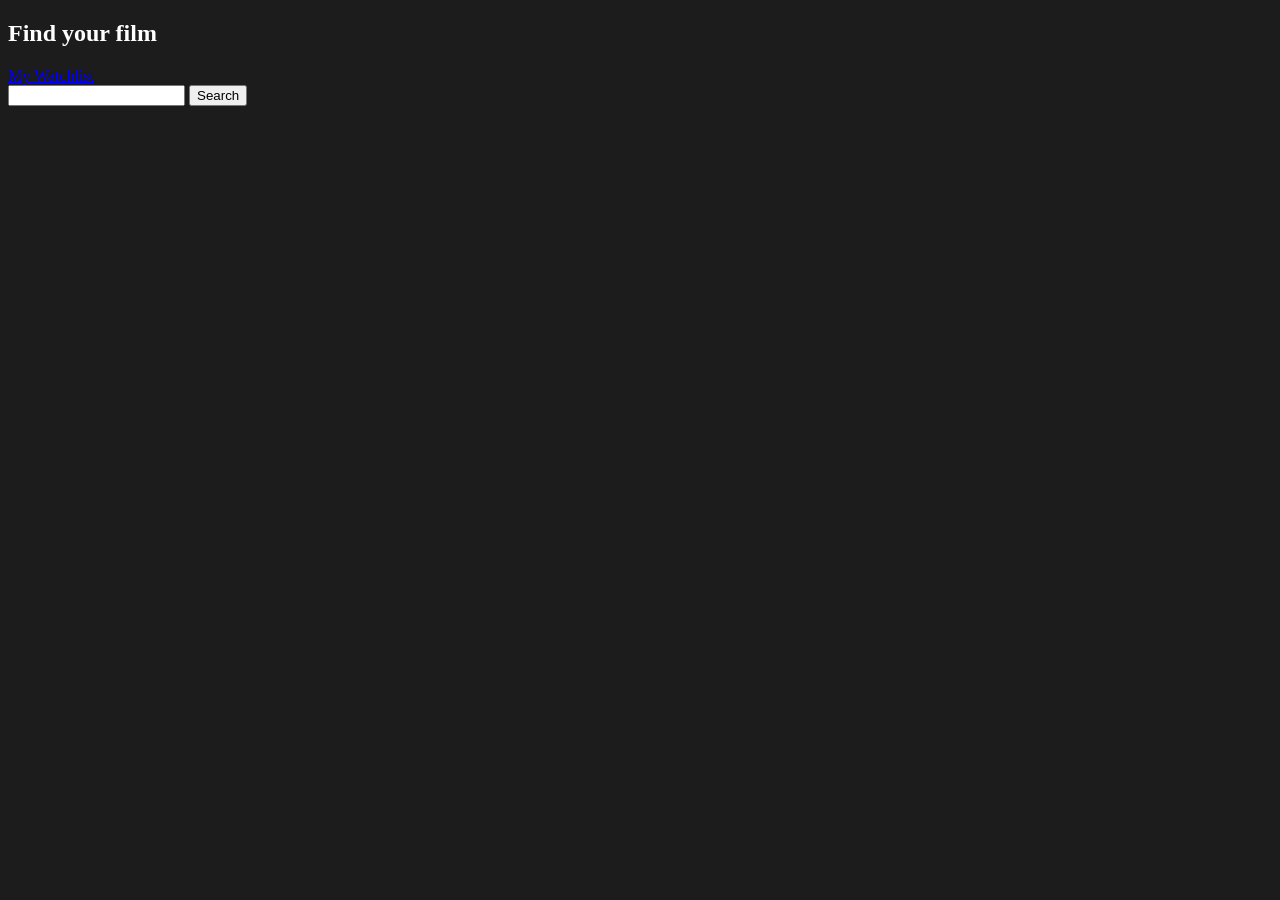
==== index.html @ c3db8877 "Initial commit" ====
<!doctype html>
<html lang="en">
  <head>
    <meta charset="UTF-8" />
    <meta name="viewport" content="width=device-width, initial-scale=1.0" />
    <title>WatchList Creator</title>

    <!-- MY CSS -->
    <link rel="stylesheet" href="style.css" />

    <script type="module" src="./script.js"></script>
  </head>
  <body>
    <header>
      <nav>
        <h1>Find your film</h1>
        <a href="#">My Watchlist</a>
      </nav>
      <section>
        <form>
          <input type="text" />
          <button>Search</button>
        </form>
      </section>
    </header>
    <main></main>
  </body>
</html>
---- style.css ----
body {
  background-color: #1c1c1c;
  color: #ffffff;
}
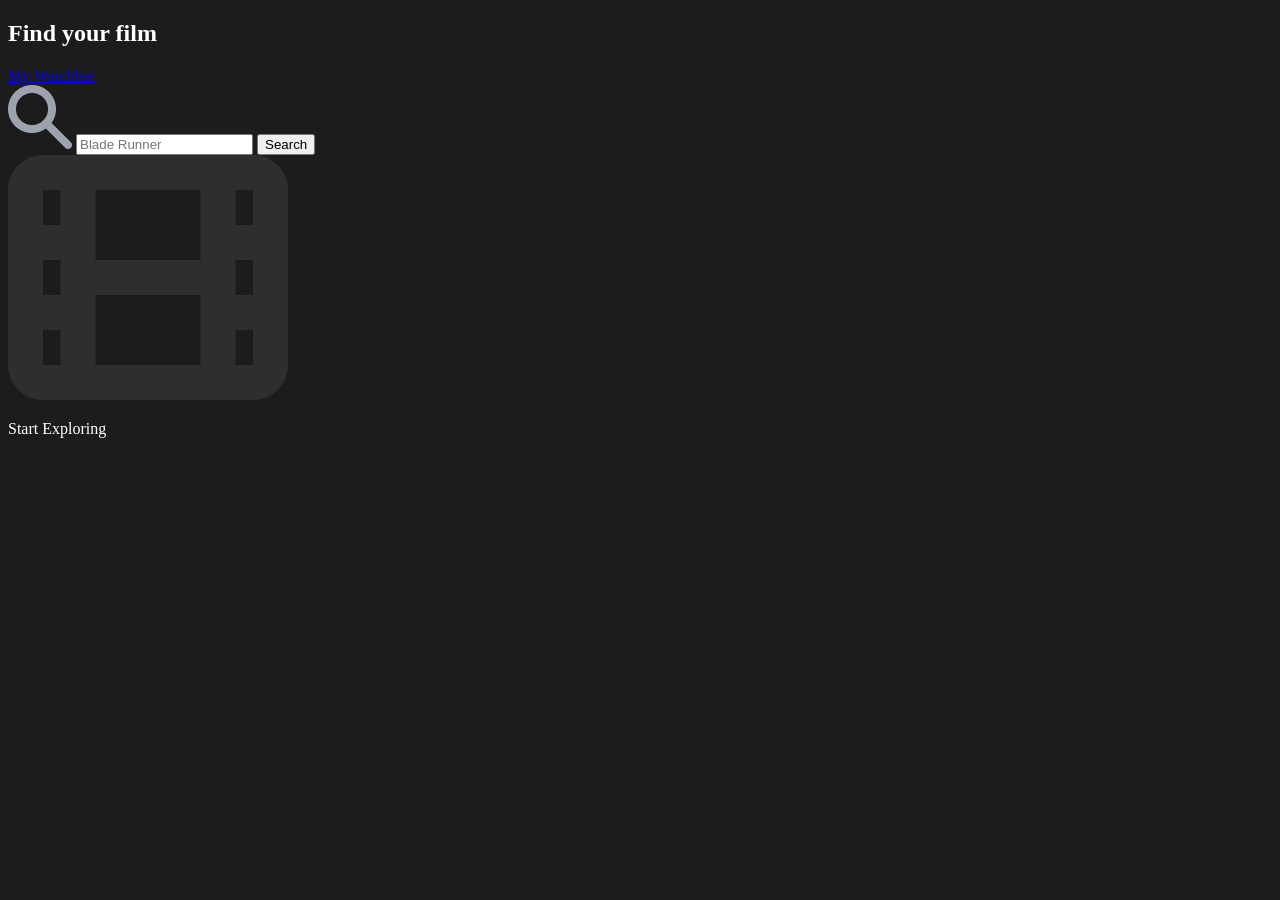
==== commit ca70b7ff: "Create html for initial state Create structure for search page." ====
--- a/index.html
+++ b/index.html
@@ -18,11 +18,17 @@
       </nav>
       <section>
         <form>
-          <input type="text" />
+          <img src="./assets/search-icon.png" alt="" />
+          <input type="text" placeholder="Blade Runner" />
           <button>Search</button>
         </form>
       </section>
     </header>
-    <main></main>
+    <main>
+      <div>
+        <img src="./assets/movie-icon.png" alt="" />
+        <p>Start Exploring</p>
+      </div>
+    </main>
   </body>
 </html>
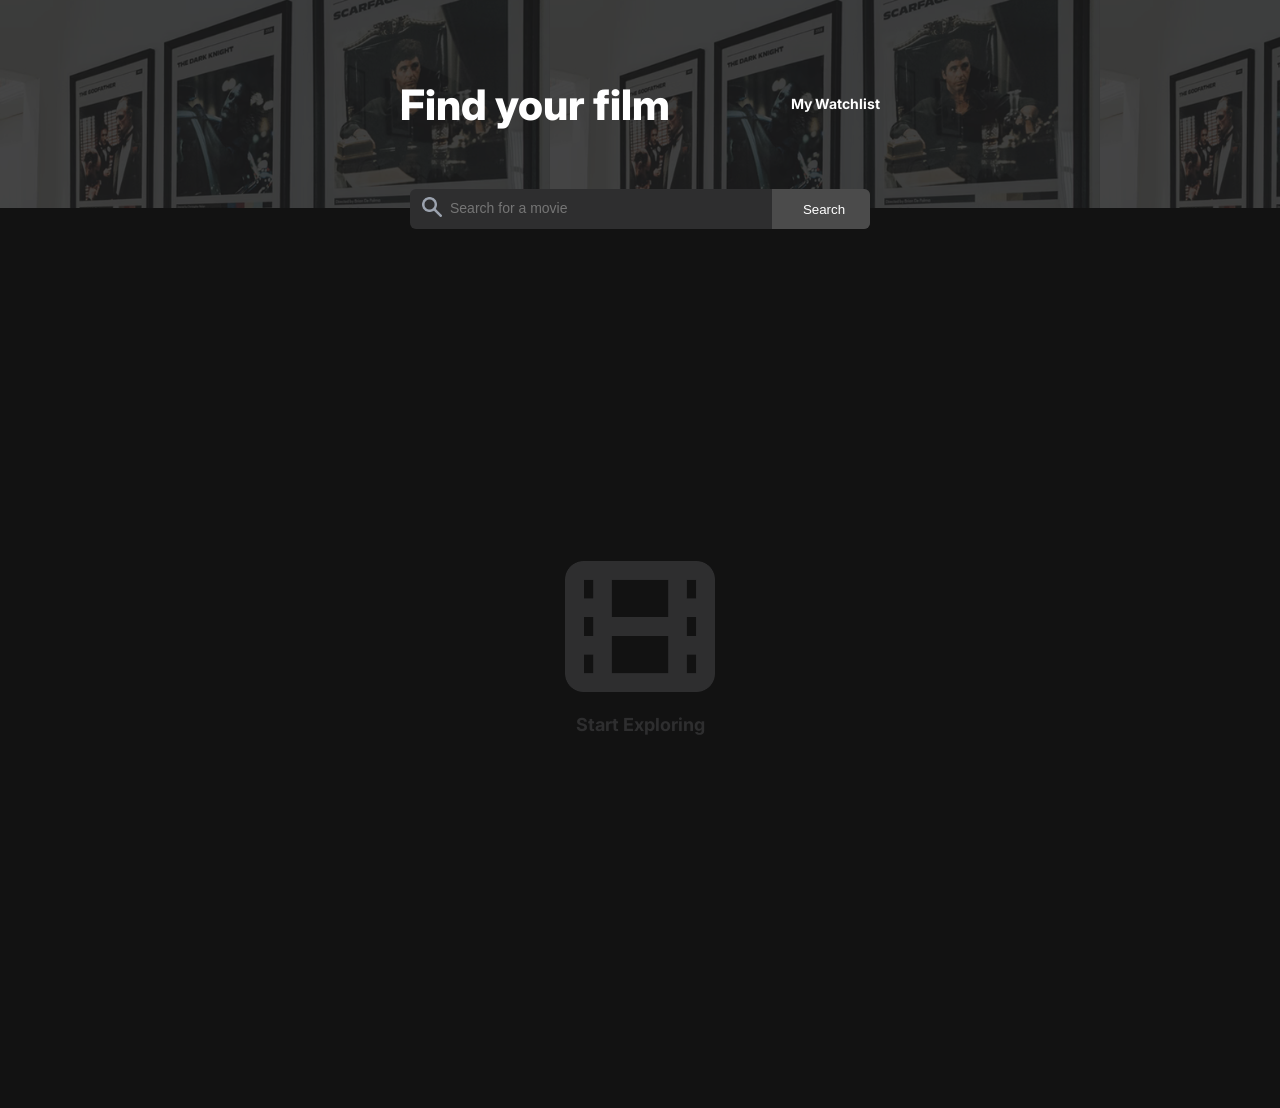
==== commit 679cab02: "Style the initial state of search page" ====
--- a/index.html
+++ b/index.html
@@ -5,30 +5,50 @@
     <meta name="viewport" content="width=device-width, initial-scale=1.0" />
     <title>WatchList Creator</title>
 
+    <!-- Goggle Fonts -->
+    <link rel="preconnect" href="https://fonts.googleapis.com" />
+    <link rel="preconnect" href="https://fonts.gstatic.com" crossorigin />
+    <link
+      href="https://fonts.googleapis.com/css2?family=Inter:ital,opsz,wght@0,14..32,100..900;1,14..32,100..900&display=swap"
+      rel="stylesheet"
+    />
+
     <!-- MY CSS -->
     <link rel="stylesheet" href="style.css" />
 
     <script type="module" src="./script.js"></script>
   </head>
   <body>
-    <header>
-      <nav>
-        <h1>Find your film</h1>
-        <a href="#">My Watchlist</a>
-      </nav>
-      <section>
+    <div class="container">
+      <header>
+        <nav>
+          <h1>Find your film</h1>
+          <a href="#">My Watchlist</a>
+        </nav>
+      </header>
+      <main>
+        <div class="decoration">
+          <img src="./assets/movie-icon.png" alt="" />
+          <p class="decoration-text">Start Exploring</p>
+        </div>
+      </main>
+      <section class="search-bar">
         <form>
-          <img src="./assets/search-icon.png" alt="" />
-          <input type="text" placeholder="Blade Runner" />
-          <button>Search</button>
+          <div class="movie-input">
+            <label for="movie-query"
+              ><img src="./assets/search-icon.png" alt="" />
+            </label>
+            <input
+              id="movie-query"
+              type="text"
+              placeholder="Search for a movie"
+              name="movieQuery"
+              class="search-input"
+            />
+          </div>
+          <button type="submit" class="search-btn">Search</button>
         </form>
       </section>
-    </header>
-    <main>
-      <div>
-        <img src="./assets/movie-icon.png" alt="" />
-        <p>Start Exploring</p>
-      </div>
-    </main>
+    </div>
   </body>
 </html>
--- a/style.css
+++ b/style.css
@@ -1,4 +1,146 @@
 body {
   background-color: #1c1c1c;
   color: #ffffff;
+  margin: 0;
+  font-family: "Inter", sans-serif;
+  text-align: center;
 }
+
+/* TYPOGRAPHY */
+
+h1 {
+  font-size: 2.625rem;
+  font-weight: 800;
+  line-height: 1.5;
+  margin: 0;
+}
+
+a {
+  color: #ffffff;
+  text-decoration: none;
+  font-weight: 700;
+  font-size: 0.875rem;
+  line-height: 1.43;
+}
+
+/* LAYOUT */
+
+.container {
+  height: 100vh;
+}
+
+header,
+main {
+  box-sizing: border-box;
+  /* max-width: 550px; */
+  width: 100%;
+  margin: 0 auto;
+  padding: 0 44px;
+}
+
+header {
+  height: 208px;
+  background: url("./assets/header-bg.png");
+  background-size: contain;
+  background-size: no-repeat;
+}
+
+nav {
+  display: flex;
+  align-items: center;
+  justify-content: space-between;
+  height: 100%;
+  max-width: 480px;
+  width: 100%;
+  margin: 0 auto;
+}
+
+main {
+  display: flex;
+  height: 100vh;
+  background-color: #121212;
+}
+
+.decoration {
+  margin: auto;
+}
+
+.search-bar {
+  box-sizing: border-box;
+  position: absolute;
+  top: 189px;
+  left: 0;
+  right: 0;
+  bottom: 0;
+  padding: 0 44px;
+}
+form {
+  display: flex;
+  justify-content: space-between;
+  align-items: center;
+  max-width: 460px;
+  height: 40px;
+  width: 100%;
+  background-color: #2e2e2f;
+  margin: auto;
+  border-radius: 6px;
+}
+
+.movie-input {
+  display: flex;
+  align-items: center;
+  gap: 8px;
+  margin-left: 12px;
+  width: 100%;
+}
+
+/* Decoration */
+.decoration > img {
+  max-width: 150px;
+  width: 100%;
+}
+
+.decoration-text {
+  font-size: 1.125rem;
+  font-weight: 700;
+  line-height: 1.25;
+  color: #2e2e2f;
+}
+
+/* Search Bar */
+
+.search-bar img {
+  width: 20px;
+}
+
+.search-input {
+  color: #a5a5a5;
+  background-color: #2e2e2f;
+  border: none;
+  padding: 9px 11px 9px 0;
+  max-width: 300px;
+  width: 100%;
+  font-size: 0.875rem;
+  font-weight: 500;
+  line-height: 1.25;
+}
+
+.search-btn {
+  height: 40px;
+  width: 120px;
+  color: white;
+  background-color: #4b4b4b;
+  border: none;
+  border-top-right-radius: 6px;
+  border-bottom-right-radius: 6px;
+  padding: 9px 11px 9px 17px;
+  margin: 0;
+}
+
+/* MEDIA QUERIES */
+
+@media (max-width: 480px) {
+  h1 {
+    font-size: 1.5rem;
+  }
+}
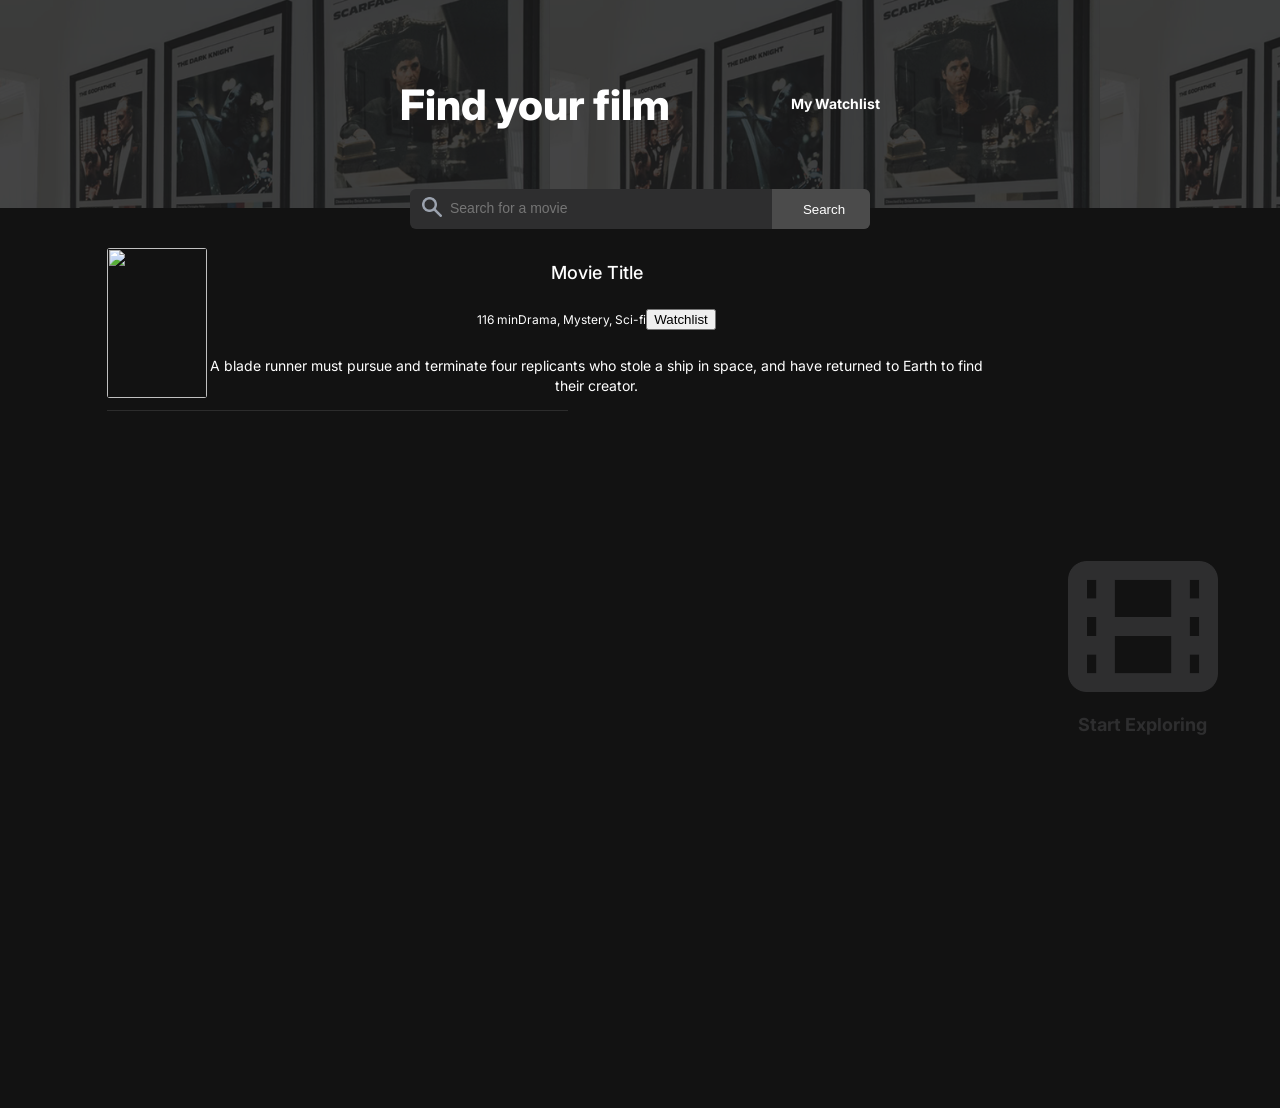
==== commit 7297b4df: "Get movieData from server and render it Fetch data from API using User query, then display all movie" ====
--- a/index.html
+++ b/index.html
@@ -27,13 +27,32 @@
         </nav>
       </header>
       <main>
-        <div class="decoration">
+        <section class="movies" id="articles">
+          <article class="movie">
+            <img src="" alt="" class="poster-movie" />
+            <div class="movie-content">
+              <h2 class="title-movie">Movie Title</h2>
+              <div class="info-movie">
+                <p class="runtime">116 min</p>
+                <p class="genre">Drama, Mystery, Sci-fi</p>
+                <button id="add-watchlist-btn">Watchlist</button>
+              </div>
+              <p class="plot-movie">
+                A blade runner must pursue and terminate four replicants who
+                stole a ship in space, and have returned to Earth to find their
+                creator.
+              </p>
+            </div>
+          </article>
+          <div class="line"></div>
+        </section>
+        <div class="decoration" id="decoration">
           <img src="./assets/movie-icon.png" alt="" />
           <p class="decoration-text">Start Exploring</p>
         </div>
       </main>
       <section class="search-bar">
-        <form>
+        <form id="search-form">
           <div class="movie-input">
             <label for="movie-query"
               ><img src="./assets/search-icon.png" alt="" />
@@ -46,7 +65,9 @@
               class="search-input"
             />
           </div>
-          <button type="submit" class="search-btn">Search</button>
+          <button type="submit" id="search-btn" class="search-btn">
+            Search
+          </button>
         </form>
       </section>
     </div>
--- a/style.css
+++ b/style.css
@@ -89,9 +89,23 @@
 .movie-input {
   display: flex;
   align-items: center;
-  gap: 8px;
   margin-left: 12px;
   width: 100%;
+}
+
+.movies {
+  padding: 0 44px;
+  margin: 2.5em auto;
+}
+
+.movie {
+  display: flex;
+}
+
+.info-movie {
+  display: flex;
+  justify-content: center;
+  align-items: center;
 }
 
 /* Decoration */
@@ -117,7 +131,7 @@
   color: #a5a5a5;
   background-color: #2e2e2f;
   border: none;
-  padding: 9px 11px 9px 0;
+  padding: 9px 11px 9px 8px;
   max-width: 300px;
   width: 100%;
   font-size: 0.875rem;
@@ -137,6 +151,36 @@
   margin: 0;
 }
 
+/* Movies List */
+.poster-movie {
+  max-width: 100px;
+  width: 100%;
+  height: 150px;
+  border-radius: 3px;
+}
+
+.title-movie {
+  font-weight: 500;
+  font-size: 1.125rem;
+  line-height: 1.11;
+}
+
+.info-movie {
+  font-size: 0.75rem;
+  line-height: 1.667;
+}
+
+.plot-movie {
+  font-size: 0.875rem;
+  line-height: 1.4286;
+}
+
+.line {
+  max-width: 461px;
+  width: 100%;
+  height: 1.5px;
+  background-color: #2c2c2c;
+}
 /* MEDIA QUERIES */
 
 @media (max-width: 480px) {
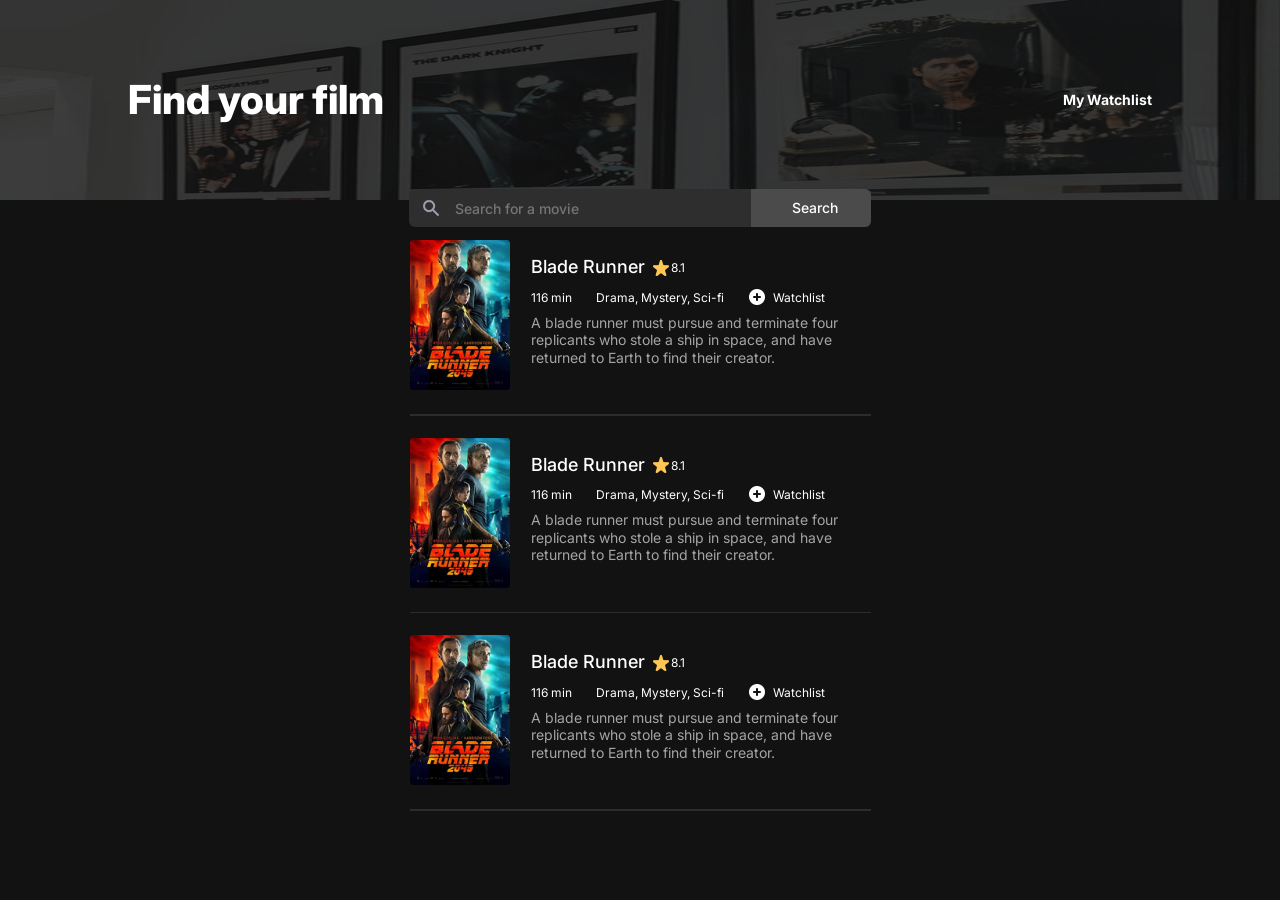
==== commit f9a29638: "Create new design for search page Removed old html, css. Added new html, css to style the design fro" ====
--- a/index.html
+++ b/index.html
@@ -3,73 +3,140 @@
   <head>
     <meta charset="UTF-8" />
     <meta name="viewport" content="width=device-width, initial-scale=1.0" />
-    <title>WatchList Creator</title>
+    <title>Watchlist Creator</title>
 
-    <!-- Goggle Fonts -->
+    <!-- Google fonts -->
     <link rel="preconnect" href="https://fonts.googleapis.com" />
     <link rel="preconnect" href="https://fonts.gstatic.com" crossorigin />
     <link
       href="https://fonts.googleapis.com/css2?family=Inter:ital,opsz,wght@0,14..32,100..900;1,14..32,100..900&display=swap"
       rel="stylesheet"
     />
-
     <!-- MY CSS -->
     <link rel="stylesheet" href="style.css" />
-
-    <script type="module" src="./script.js"></script>
   </head>
   <body>
-    <div class="container">
-      <header>
-        <nav>
-          <h1>Find your film</h1>
-          <a href="#">My Watchlist</a>
-        </nav>
-      </header>
-      <main>
-        <section class="movies" id="articles">
-          <article class="movie">
-            <img src="" alt="" class="poster-movie" />
-            <div class="movie-content">
-              <h2 class="title-movie">Movie Title</h2>
-              <div class="info-movie">
+    <header>
+      <nav>
+        <h1 class="header-title">Find your film</h1>
+        <a href="./watchlist.html" class="nav-link">My Watchlist</a>
+      </nav>
+    </header>
+    <main>
+      <section class="search-bar">
+        <div class="container-search">
+          <img src="./assets/search-icon.png" class="search-icon" alt="" />
+          <input
+            type="text"
+            class="search-input"
+            placeholder="Search for a movie"
+          />
+          <button class="search-btn">Search</button>
+        </div>
+      </section>
+      <section class="decoration">
+        <img src="./assets/movie-icon.png" alt="" class="image-decoration" />
+        <p class="text-decoration">Start exploring</p>
+      </section>
+
+      <section class="movies">
+        <article class="movie">
+          <div class="container-movie">
+            <img src="./assets/blade.png" alt="" class="poster-movie" />
+            <div class="right-movie">
+              <div class="title-group">
+                <h2 class="title-movie">Blade Runner</h2>
+                <img
+                  src=".//assets/rating-icon.png"
+                  class="rating-icon"
+                  alt=""
+                />
+                <p class="text-rating">8.1</p>
+              </div>
+              <div class="meta-info">
                 <p class="runtime">116 min</p>
                 <p class="genre">Drama, Mystery, Sci-fi</p>
-                <button id="add-watchlist-btn">Watchlist</button>
+                <div class="save-btn-group">
+                  <img src="./assets/plus-icon.png" alt="" class="save-icon" />
+                  <button class="save-btn">Watchlist</button>
+                </div>
               </div>
-              <p class="plot-movie">
+              <p class="plot">
                 A blade runner must pursue and terminate four replicants who
                 stole a ship in space, and have returned to Earth to find their
                 creator.
               </p>
             </div>
-          </article>
+          </div>
           <div class="line"></div>
-        </section>
-        <div class="decoration" id="decoration">
-          <img src="./assets/movie-icon.png" alt="" />
-          <p class="decoration-text">Start Exploring</p>
-        </div>
-      </main>
-      <section class="search-bar">
-        <form id="search-form">
-          <div class="movie-input">
-            <label for="movie-query"
-              ><img src="./assets/search-icon.png" alt="" />
-            </label>
-            <input
-              id="movie-query"
-              type="text"
-              placeholder="Search for a movie"
-              name="movieQuery"
-              class="search-input"
-            />
+        </article>
+        <article class="movie">
+          <div class="container-movie">
+            <img src="./assets/blade.png" alt="" class="poster-movie" />
+            <div class="right-movie">
+              <div class="title-group">
+                <h2 class="title-movie">Blade Runner</h2>
+                <img
+                  src=".//assets/rating-icon.png"
+                  class="rating-icon"
+                  alt=""
+                />
+                <p class="text-rating">8.1</p>
+              </div>
+              <div class="meta-info">
+                <p class="runtime">116 min</p>
+                <p class="genre">Drama, Mystery, Sci-fi</p>
+                <div class="save-btn-group">
+                  <img src="./assets/plus-icon.png" alt="" class="save-icon" />
+                  <button class="save-btn">Watchlist</button>
+                </div>
+              </div>
+              <p class="plot">
+                A blade runner must pursue and terminate four replicants who
+                stole a ship in space, and have returned to Earth to find their
+                creator.
+              </p>
+            </div>
           </div>
-          <button type="submit" id="search-btn" class="search-btn">
-            Search
-          </button>
-        </form>
+          <div class="line"></div>
+        </article>
+        <article class="movie">
+          <div class="container-movie">
+            <img src="./assets/blade.png" alt="" class="poster-movie" />
+            <div class="right-movie">
+              <div class="title-group">
+                <h2 class="title-movie">Blade Runner</h2>
+                <img
+                  src=".//assets/rating-icon.png"
+                  class="rating-icon"
+                  alt=""
+                />
+                <p class="text-rating">8.1</p>
+              </div>
+              <div class="meta-info">
+                <p class="runtime">116 min</p>
+                <p class="genre">Drama, Mystery, Sci-fi</p>
+                <div class="save-btn-group">
+                  <img src="./assets/plus-icon.png" alt="" class="save-icon" />
+                  <button class="save-btn">Watchlist</button>
+                </div>
+              </div>
+              <p class="plot">
+                A blade runner must pursue and terminate four replicants who
+                stole a ship in space, and have returned to Earth to find their
+                creator.
+              </p>
+            </div>
+          </div>
+          <div class="line"></div>
+        </article>
       </section>
-    </div>
+
+      <section class="search-error">
+        <p class="error">
+          Unable to find what you’re looking for. Please try another search.
+        </p>
+      </section>
+    </main>
   </body>
 </html>
--- a/style.css
+++ b/style.css
@@ -1,157 +1,204 @@
 body {
-  background-color: #1c1c1c;
+  display: flex;
+  flex-direction: column;
+  min-height: 100vh;
+  background-color: #121212;
   color: #ffffff;
-  margin: 0;
   font-family: "Inter", sans-serif;
-  text-align: center;
+  margin: 0;
 }
 
 /* TYPOGRAPHY */
 
 h1 {
-  font-size: 2.625rem;
+  margin: 0;
+}
+
+h2 {
+  margin: 0;
+}
+
+p {
+  margin: 0;
+}
+
+.header-title {
   font-weight: 800;
+  font-size: 2.5rem;
   line-height: 1.5;
-  margin: 0;
-}
-
-a {
-  color: #ffffff;
-  text-decoration: none;
+}
+
+.text-decoration {
+  color: #2e2e2f;
+  font-size: 1.125rem;
   font-weight: 700;
-  font-size: 0.875rem;
-  line-height: 1.43;
+  line-height: 1.25;
+  margin: 0;
 }
 
 /* LAYOUT */
 
-.container {
-  height: 100vh;
-}
-
 header,
+nav,
+.container-search,
+.search-bar,
+.title-group {
+  display: flex;
+  align-items: center;
+}
+
 main {
-  box-sizing: border-box;
-  /* max-width: 550px; */
-  width: 100%;
-  margin: 0 auto;
-  padding: 0 44px;
-}
-
-header {
-  height: 208px;
-  background: url("./assets/header-bg.png");
-  background-size: contain;
-  background-size: no-repeat;
-}
-
-nav {
-  display: flex;
-  align-items: center;
-  justify-content: space-between;
-  height: 100%;
-  max-width: 480px;
-  width: 100%;
-  margin: 0 auto;
-}
-
-main {
-  display: flex;
-  height: 100vh;
-  background-color: #121212;
-}
-
-.decoration {
-  margin: auto;
+  display: flex;
+  flex-grow: 1;
+  width: 100%;
 }
 
 .search-bar {
-  box-sizing: border-box;
+  justify-content: center;
   position: absolute;
   top: 189px;
+  right: 0;
   left: 0;
-  right: 0;
-  bottom: 0;
-  padding: 0 44px;
-}
-form {
-  display: flex;
+  width: 80%;
+  margin: auto;
+}
+
+/* header section */
+
+header {
+  justify-content: center;
+  width: 100%;
+  background: url("./assets/header-bg.png");
+  background-size: 100% 100%;
+  height: 200px;
+}
+
+nav {
+  justify-content: space-between;
+  width: 80%;
+}
+
+/* LINKS & BUTTONS */
+.nav-link {
+  color: inherit;
+  font-size: 0.875rem;
+  font-weight: 700;
+  line-height: 1.25;
+  text-decoration: none;
+}
+
+.nav-link:hover {
+  text-decoration: underline white solid 3px;
+  text-underline-offset: 4px;
+}
+
+.search-btn {
+  box-sizing: border-box;
+  background-color: #4b4b4b;
+  color: inherit;
+  font-family: inherit;
+  font-size: 0.875rem;
+  font-weight: 500;
+  line-height: 1.25;
+  width: 120px;
+  height: 38px;
+  padding: 8px 10px 8px 18px;
+  border: none;
+  flex-shrink: 0;
+}
+
+.save-btn {
+  font-family: inherit;
+  font-size: 0.75rem;
+  line-height: 1.25;
+  color: white;
+  background: none;
+  border: none;
+}
+
+/* Search Bar */
+
+.container-search {
+  max-width: 462px;
+  width: 100%;
+  background-color: #2e2e2f;
+  border-radius: 6px;
+  overflow: hidden;
+}
+.search-icon {
+  height: 20px;
+  width: 20px;
+  padding-left: 12px;
+}
+
+.search-input {
+  box-sizing: border-box;
+  background-color: #2e2e2f;
+  color: #a5a5a5;
+  font-family: inherit;
+  font-weight: 500;
+  font-size: 0.875rem;
+  line-height: 1.25;
+  max-width: 350px;
+  width: 100%;
+  height: 38px;
+  padding: 8px 14px;
+  border: none;
+}
+
+/* Initial State Decoration */
+
+.decoration {
+  display: none;
+  text-align: center;
+  width: 150px;
+  height: 90px;
+  margin: auto;
+}
+
+.image-decoration {
+  width: 70px;
+  height: 60px;
+}
+
+/* Movies Search Result */
+
+.movies {
+  /* display: none; */
+  padding-top: 40px;
+  width: 80%;
+  margin: 0 auto;
+}
+
+.movie {
+}
+
+.container-movie {
+  display: flex;
+  max-width: 461px;
+  width: 100%;
+  align-items: center;
+  gap: 21px;
+  margin: 0 auto;
+}
+
+.meta-info {
+  display: flex;
+  flex-wrap: wrap;
   justify-content: space-between;
   align-items: center;
-  max-width: 460px;
-  height: 40px;
-  width: 100%;
-  background-color: #2e2e2f;
-  margin: auto;
-  border-radius: 6px;
-}
-
-.movie-input {
-  display: flex;
-  align-items: center;
-  margin-left: 12px;
-  width: 100%;
-}
-
-.movies {
-  padding: 0 44px;
-  margin: 2.5em auto;
-}
-
-.movie {
-  display: flex;
-}
-
-.info-movie {
-  display: flex;
-  justify-content: center;
-  align-items: center;
-}
-
-/* Decoration */
-.decoration > img {
-  max-width: 150px;
-  width: 100%;
-}
-
-.decoration-text {
-  font-size: 1.125rem;
-  font-weight: 700;
-  line-height: 1.25;
-  color: #2e2e2f;
-}
-
-/* Search Bar */
-
-.search-bar img {
-  width: 20px;
-}
-
-.search-input {
-  color: #a5a5a5;
-  background-color: #2e2e2f;
-  border: none;
-  padding: 9px 11px 9px 8px;
+  gap: 4px;
   max-width: 300px;
   width: 100%;
-  font-size: 0.875rem;
-  font-weight: 500;
-  line-height: 1.25;
-}
-
-.search-btn {
-  height: 40px;
-  width: 120px;
-  color: white;
-  background-color: #4b4b4b;
-  border: none;
-  border-top-right-radius: 6px;
-  border-bottom-right-radius: 6px;
-  padding: 9px 11px 9px 17px;
-  margin: 0;
-}
-
-/* Movies List */
+  margin-top: 10px;
+  margin-bottom: 8px;
+}
+
+.save-btn-group {
+  display: flex;
+  gap: 2px;
+}
+
 .poster-movie {
   max-width: 100px;
   width: 100%;
@@ -162,17 +209,34 @@
 .title-movie {
   font-weight: 500;
   font-size: 1.125rem;
-  line-height: 1.11;
-}
-
-.info-movie {
+  line-height: 1.25;
+}
+
+.rating-icon {
+  margin: 0 2px 0 8px;
+}
+
+.rating-icon,
+.save-icon {
+  height: 16px;
+  width: 16px;
+}
+
+.text-rating,
+.runtime,
+.genre {
   font-size: 0.75rem;
-  line-height: 1.667;
-}
-
-.plot-movie {
-  font-size: 0.875rem;
-  line-height: 1.4286;
+  line-height: 1.25;
+}
+
+.plot {
+  color: #a5a5a5;
+  font-size: 0.875rem;
+  line-height: 1.25;
+  height: 60px;
+  max-width: 342px;
+  width: 100%;
+  overflow: auto;
 }
 
 .line {
@@ -180,11 +244,29 @@
   width: 100%;
   height: 1.5px;
   background-color: #2c2c2c;
-}
-/* MEDIA QUERIES */
-
+  margin: 0 auto;
+  margin-top: 24px;
+  margin-bottom: 22px;
+}
+
+/* Error Message */
+
+.search-error {
+  display: none;
+}
+
+.error {
+  font-weight: 700;
+  font-size: 1.125rem;
+  color: #787878;
+  line-height: 1.25;
+}
 @media (max-width: 480px) {
-  h1 {
+  .header-title {
     font-size: 1.5rem;
   }
-}
+
+  .search-btn {
+    flex-shrink: 1;
+  }
+}
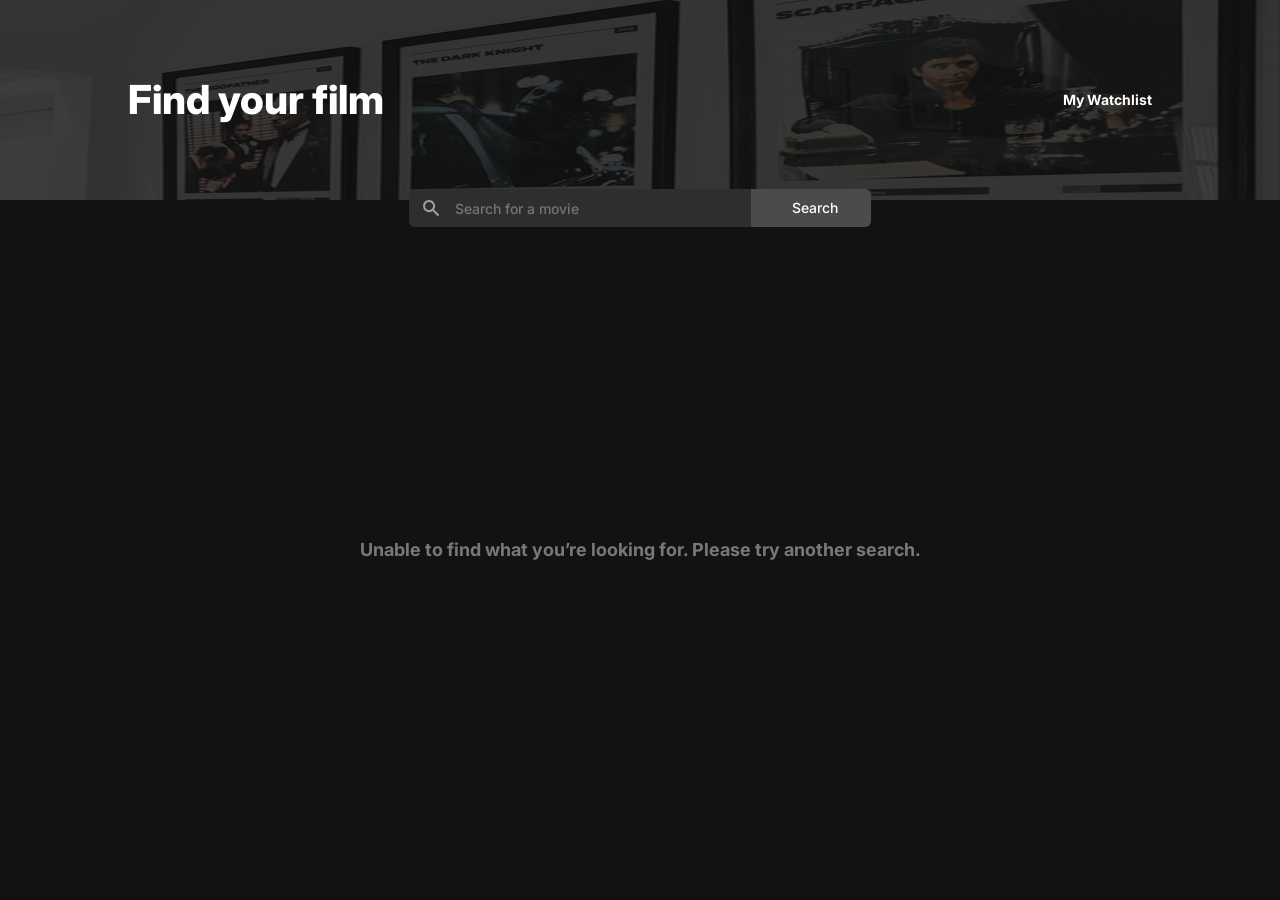
==== commit 544c3e6d: "Add design to error state Display error message when no movies found. Used CSS to style the message " ====
--- a/index.html
+++ b/index.html
@@ -70,66 +70,6 @@
           </div>
           <div class="line"></div>
         </article>
-        <article class="movie">
-          <div class="container-movie">
-            <img src="./assets/blade.png" alt="" class="poster-movie" />
-            <div class="right-movie">
-              <div class="title-group">
-                <h2 class="title-movie">Blade Runner</h2>
-                <img
-                  src=".//assets/rating-icon.png"
-                  class="rating-icon"
-                  alt=""
-                />
-                <p class="text-rating">8.1</p>
-              </div>
-              <div class="meta-info">
-                <p class="runtime">116 min</p>
-                <p class="genre">Drama, Mystery, Sci-fi</p>
-                <div class="save-btn-group">
-                  <img src="./assets/plus-icon.png" alt="" class="save-icon" />
-                  <button class="save-btn">Watchlist</button>
-                </div>
-              </div>
-              <p class="plot">
-                A blade runner must pursue and terminate four replicants who
-                stole a ship in space, and have returned to Earth to find their
-                creator.
-              </p>
-            </div>
-          </div>
-          <div class="line"></div>
-        </article>
-        <article class="movie">
-          <div class="container-movie">
-            <img src="./assets/blade.png" alt="" class="poster-movie" />
-            <div class="right-movie">
-              <div class="title-group">
-                <h2 class="title-movie">Blade Runner</h2>
-                <img
-                  src=".//assets/rating-icon.png"
-                  class="rating-icon"
-                  alt=""
-                />
-                <p class="text-rating">8.1</p>
-              </div>
-              <div class="meta-info">
-                <p class="runtime">116 min</p>
-                <p class="genre">Drama, Mystery, Sci-fi</p>
-                <div class="save-btn-group">
-                  <img src="./assets/plus-icon.png" alt="" class="save-icon" />
-                  <button class="save-btn">Watchlist</button>
-                </div>
-              </div>
-              <p class="plot">
-                A blade runner must pursue and terminate four replicants who
-                stole a ship in space, and have returned to Earth to find their
-                creator.
-              </p>
-            </div>
-          </div>
-          <div class="line"></div>
-        </article>
       </section>
 
       <section class="search-error">
--- a/style.css
+++ b/style.css
@@ -164,7 +164,7 @@
 /* Movies Search Result */
 
 .movies {
-  /* display: none; */
+  display: none;
   padding-top: 40px;
   width: 80%;
   margin: 0 auto;
@@ -213,10 +213,11 @@
 }
 
 .rating-icon {
+  height: 15px;
+  width: 15px;
   margin: 0 2px 0 8px;
 }
 
-.rating-icon,
 .save-icon {
   height: 16px;
   width: 16px;
@@ -252,7 +253,8 @@
 /* Error Message */
 
 .search-error {
-  display: none;
+  /* display: none; */
+  margin: auto;
 }
 
 .error {
@@ -260,7 +262,11 @@
   font-size: 1.125rem;
   color: #787878;
   line-height: 1.25;
-}
+  margin: auto;
+}
+
+/* MEDIA QUERIES */
+
 @media (max-width: 480px) {
   .header-title {
     font-size: 1.5rem;
@@ -269,4 +275,9 @@
   .search-btn {
     flex-shrink: 1;
   }
-}
+
+  .error {
+    max-width: 320px;
+    width: 100%;
+  }
+}
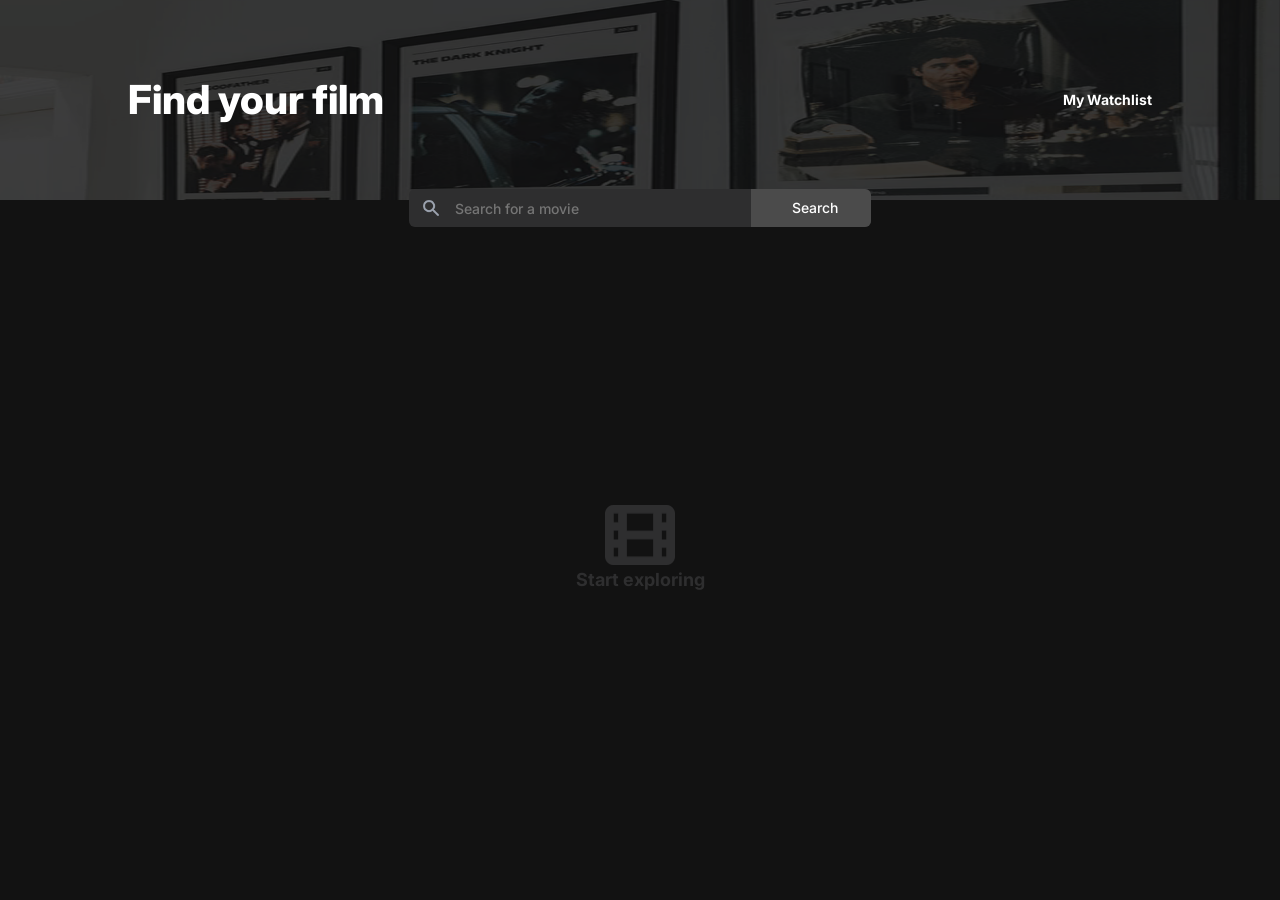
==== commit b31e12bc: "Get Movies Data from OMDB API and Render it Display the movies user requested, handle movies not fou" ====
--- a/index.html
+++ b/index.html
@@ -14,66 +14,40 @@
     />
     <!-- MY CSS -->
     <link rel="stylesheet" href="style.css" />
+
+    <!-- Scripts -->
+    <script type="module" src="./script.js"></script>
   </head>
   <body>
-    <header>
-      <nav>
-        <h1 class="header-title">Find your film</h1>
-        <a href="./watchlist.html" class="nav-link">My Watchlist</a>
+    <header class="header flex-align-center">
+      <nav class="header__nav flex-align-center">
+        <h1 class="header__title">Find your film</h1>
+        <a href="./watchlist.html" class="header__link">My Watchlist</a>
       </nav>
     </header>
     <main>
-      <section class="search-bar">
-        <div class="container-search">
-          <img src="./assets/search-icon.png" class="search-icon" alt="" />
+      <section class="search flex-align-center">
+        <form class="search__container flex-align-center">
+          <img src="./assets/search-icon.png" class="search__icon" alt="" />
           <input
+            id="search-input"
             type="text"
-            class="search-input"
+            class="search__input"
             placeholder="Search for a movie"
           />
-          <button class="search-btn">Search</button>
-        </div>
-      </section>
-      <section class="decoration">
-        <img src="./assets/movie-icon.png" alt="" class="image-decoration" />
-        <p class="text-decoration">Start exploring</p>
+          <button class="search__btn" id="search-btn">Search</button>
+        </form>
       </section>
 
-      <section class="movies">
-        <article class="movie">
-          <div class="container-movie">
-            <img src="./assets/blade.png" alt="" class="poster-movie" />
-            <div class="right-movie">
-              <div class="title-group">
-                <h2 class="title-movie">Blade Runner</h2>
-                <img
-                  src=".//assets/rating-icon.png"
-                  class="rating-icon"
-                  alt=""
-                />
-                <p class="text-rating">8.1</p>
-              </div>
-              <div class="meta-info">
-                <p class="runtime">116 min</p>
-                <p class="genre">Drama, Mystery, Sci-fi</p>
-                <div class="save-btn-group">
-                  <img src="./assets/plus-icon.png" alt="" class="save-icon" />
-                  <button class="save-btn">Watchlist</button>
-                </div>
-              </div>
-              <p class="plot">
-                A blade runner must pursue and terminate four replicants who
-                stole a ship in space, and have returned to Earth to find their
-                creator.
-              </p>
-            </div>
-          </div>
-          <div class="line"></div>
-        </article>
+      <section class="decoration" id="decoration-el">
+        <img src="./assets/movie-icon.png" alt="" class="decoration__image" />
+        <p class="decoration__text">Start exploring</p>
       </section>
 
-      <section class="search-error">
-        <p class="error">
+      <section class="movies hidden" id="movies-el"></section>
+
+      <section class="error hidden" id="error-el">
+        <p class="message">
           Unable to find what you’re looking for. Please try another search.
         </p>
       </section>
--- a/style.css
+++ b/style.css
@@ -1,3 +1,5 @@
+/* || GENERAL STYLES */
+
 body {
   display: flex;
   flex-direction: column;
@@ -8,7 +10,11 @@
   margin: 0;
 }
 
-/* TYPOGRAPHY */
+main {
+  display: flex;
+  flex-grow: 1;
+  width: 100%;
+}
 
 h1 {
   margin: 0;
@@ -22,13 +28,49 @@
   margin: 0;
 }
 
-.header-title {
+/* || UTILITIES */
+
+.hidden {
+  display: none;
+}
+
+.flex-align-center {
+  display: flex;
+  align-items: center;
+}
+
+.line {
+  max-width: 461px;
+  width: 100%;
+  height: 1.5px;
+  background-color: #2c2c2c;
+  margin: 0 auto;
+  margin-top: 24px;
+  margin-bottom: 22px;
+}
+
+.small-text {
+  font-size: 0.75rem;
+  line-height: 1.25;
+}
+
+.message {
+  font-weight: 700;
+  font-size: 1.125rem;
+  color: #787878;
+  line-height: 1.5;
+  margin: auto;
+}
+
+/* || TYPOGRAPHY */
+
+.header__title {
   font-weight: 800;
   font-size: 2.5rem;
   line-height: 1.5;
 }
 
-.text-decoration {
+.decoration__text {
   color: #2e2e2f;
   font-size: 1.125rem;
   font-weight: 700;
@@ -36,24 +78,72 @@
   margin: 0;
 }
 
-/* LAYOUT */
-
-header,
-nav,
-.container-search,
-.search-bar,
-.title-group {
-  display: flex;
-  align-items: center;
-}
-
-main {
-  display: flex;
-  flex-grow: 1;
-  width: 100%;
-}
-
-.search-bar {
+.movie__title {
+  font-weight: 500;
+  font-size: 1.125rem;
+  line-height: 1.25;
+}
+
+/* || Layout */
+
+/* || Links & Buttons */
+.header__link {
+  color: inherit;
+  font-size: 0.875rem;
+  font-weight: 700;
+  line-height: 1.25;
+  text-decoration: none;
+}
+
+.header__link:hover {
+  text-decoration: underline white solid 3px;
+  text-underline-offset: 4px;
+}
+
+.search__btn {
+  box-sizing: border-box;
+  background-color: #4b4b4b;
+  color: inherit;
+  font-family: inherit;
+  font-size: 0.875rem;
+  font-weight: 500;
+  line-height: 1.25;
+  width: 120px;
+  height: 38px;
+  padding: 8px 10px 8px 18px;
+  border: none;
+  flex-shrink: 0;
+}
+
+.movie__save-btn {
+  font-family: inherit;
+  font-size: 0.75rem;
+  line-height: 1.5;
+  color: white;
+  background: none;
+  border: none;
+  cursor: pointer;
+  gap: 4px;
+}
+
+/* || Header section */
+
+.header {
+  justify-content: center;
+  width: 100%;
+  background: url("./assets/header-bg.png");
+  background-size: 100% 100%;
+  height: 200px;
+}
+
+.header__nav {
+  justify-content: space-between;
+  width: 80%;
+}
+
+/* || Search Bar */
+
+.search {
   justify-content: center;
   position: absolute;
   top: 189px;
@@ -63,75 +153,21 @@
   margin: auto;
 }
 
-/* header section */
-
-header {
-  justify-content: center;
-  width: 100%;
-  background: url("./assets/header-bg.png");
-  background-size: 100% 100%;
-  height: 200px;
-}
-
-nav {
-  justify-content: space-between;
-  width: 80%;
-}
-
-/* LINKS & BUTTONS */
-.nav-link {
-  color: inherit;
-  font-size: 0.875rem;
-  font-weight: 700;
-  line-height: 1.25;
-  text-decoration: none;
-}
-
-.nav-link:hover {
-  text-decoration: underline white solid 3px;
-  text-underline-offset: 4px;
-}
-
-.search-btn {
-  box-sizing: border-box;
-  background-color: #4b4b4b;
-  color: inherit;
-  font-family: inherit;
-  font-size: 0.875rem;
-  font-weight: 500;
-  line-height: 1.25;
-  width: 120px;
-  height: 38px;
-  padding: 8px 10px 8px 18px;
-  border: none;
-  flex-shrink: 0;
-}
-
-.save-btn {
-  font-family: inherit;
-  font-size: 0.75rem;
-  line-height: 1.25;
-  color: white;
-  background: none;
-  border: none;
-}
-
-/* Search Bar */
-
-.container-search {
+.search__container {
   max-width: 462px;
   width: 100%;
   background-color: #2e2e2f;
   border-radius: 6px;
   overflow: hidden;
 }
-.search-icon {
+
+.search__icon {
   height: 20px;
   width: 20px;
   padding-left: 12px;
 }
 
-.search-input {
+.search__input {
   box-sizing: border-box;
   background-color: #2e2e2f;
   color: #a5a5a5;
@@ -146,25 +182,27 @@
   border: none;
 }
 
-/* Initial State Decoration */
+.search__input:focus {
+  outline: none;
+}
+
+/* || Decoration: Initial State */
 
 .decoration {
-  display: none;
   text-align: center;
   width: 150px;
   height: 90px;
   margin: auto;
 }
 
-.image-decoration {
+.decoration__image {
   width: 70px;
   height: 60px;
 }
 
-/* Movies Search Result */
+/* || Movies Search Result: Populated State */
 
 .movies {
-  display: none;
   padding-top: 40px;
   width: 80%;
   margin: 0 auto;
@@ -173,64 +211,43 @@
 .movie {
 }
 
-.container-movie {
-  display: flex;
+.movie__container {
   max-width: 461px;
   width: 100%;
-  align-items: center;
   gap: 21px;
   margin: 0 auto;
 }
 
-.meta-info {
-  display: flex;
-  flex-wrap: wrap;
-  justify-content: space-between;
-  align-items: center;
-  gap: 4px;
+.movie__poster {
+  max-width: 100px;
+  width: 100%;
+  height: 150px;
+  border-radius: 3px;
+}
+
+.movie__info {
+}
+
+.movie__meta-info {
+  gap: 18px;
   max-width: 300px;
   width: 100%;
   margin-top: 10px;
   margin-bottom: 8px;
 }
 
-.save-btn-group {
-  display: flex;
-  gap: 2px;
-}
-
-.poster-movie {
-  max-width: 100px;
-  width: 100%;
-  height: 150px;
-  border-radius: 3px;
-}
-
-.title-movie {
-  font-weight: 500;
-  font-size: 1.125rem;
-  line-height: 1.25;
-}
-
-.rating-icon {
+.movie__rating-icon {
   height: 15px;
   width: 15px;
   margin: 0 2px 0 8px;
 }
 
-.save-icon {
+.movie__save-icon {
   height: 16px;
   width: 16px;
 }
 
-.text-rating,
-.runtime,
-.genre {
-  font-size: 0.75rem;
-  line-height: 1.25;
-}
-
-.plot {
+.movie__plot {
   color: #a5a5a5;
   font-size: 0.875rem;
   line-height: 1.25;
@@ -240,43 +257,50 @@
   overflow: auto;
 }
 
-.line {
-  max-width: 461px;
-  width: 100%;
-  height: 1.5px;
-  background-color: #2c2c2c;
-  margin: 0 auto;
-  margin-top: 24px;
-  margin-bottom: 22px;
-}
-
 /* Error Message */
 
-.search-error {
-  /* display: none; */
-  margin: auto;
-}
-
 .error {
+  margin: auto;
+}
+
+/* || EMPTY WATCHLIST MESSAGE */
+
+.empty-watchlist {
+  margin: auto;
+}
+
+.empty-watchlist__icon {
+  height: 18px;
+  width: 18px;
+}
+
+.empty-watchlist__container {
+}
+
+.empty-watchlist__link {
+  justify-content: center;
+  color: white;
+  text-decoration: none;
+  font-size: 0.875rem;
   font-weight: 700;
-  font-size: 1.125rem;
-  color: #787878;
-  line-height: 1.25;
-  margin: auto;
+  line-height: 1.5;
+  gap: 8px;
+  margin: 16px 0;
 }
 
 /* MEDIA QUERIES */
 
 @media (max-width: 480px) {
-  .header-title {
+  .header__title {
     font-size: 1.5rem;
   }
 
-  .search-btn {
+  .search__btn {
     flex-shrink: 1;
   }
 
-  .error {
+  .message {
+    text-align: center;
     max-width: 320px;
     width: 100%;
   }
